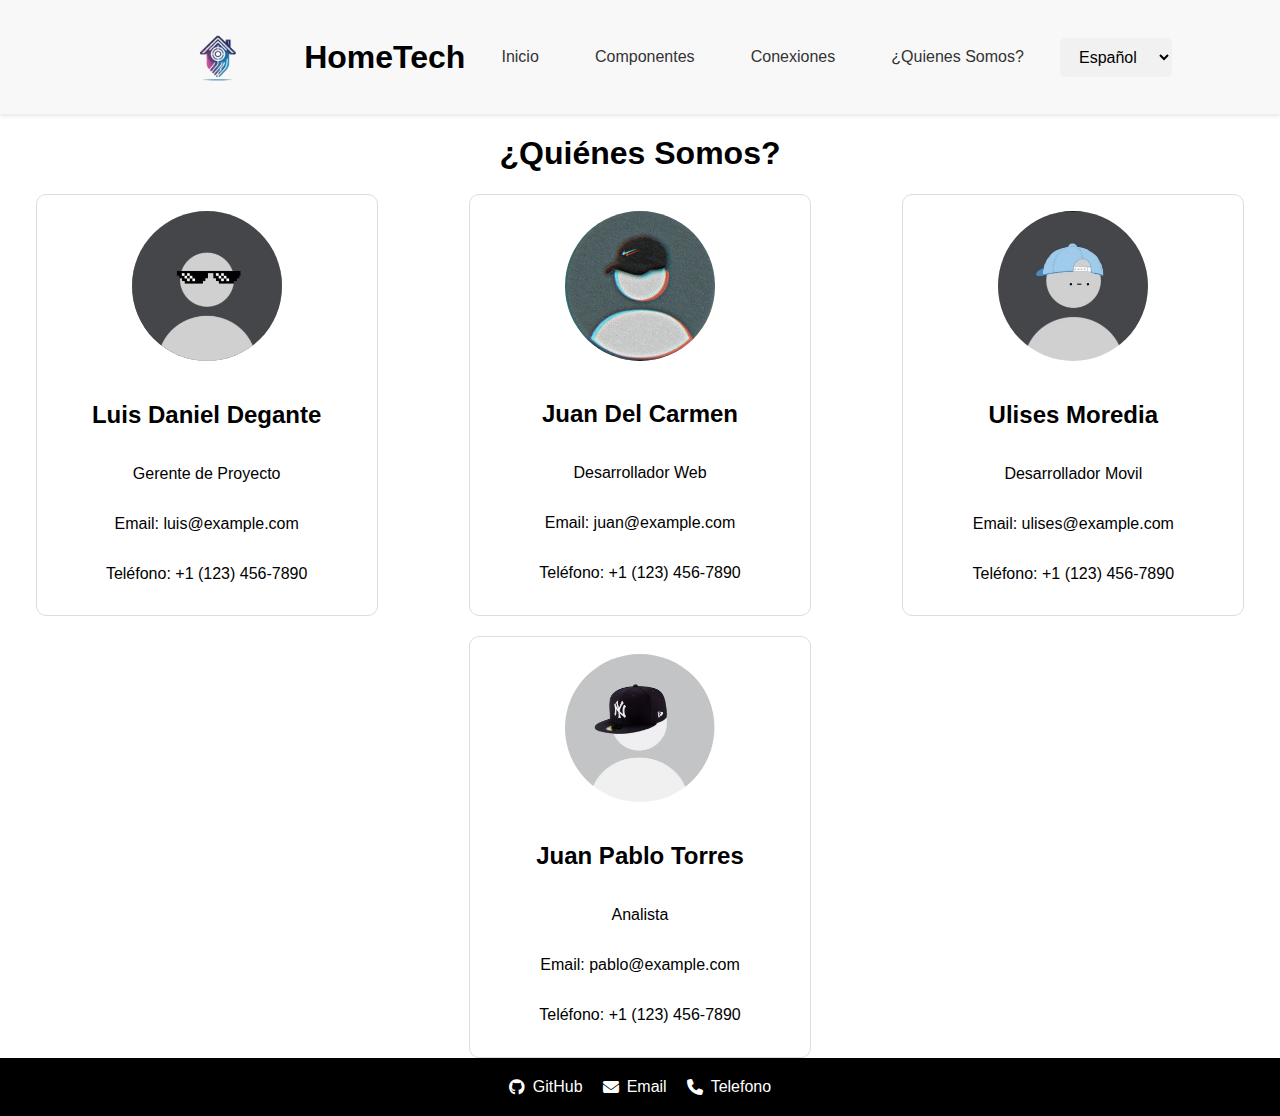
==== about.html @ 9695cf98 "First commit" ====
<!DOCTYPE html>
<html lang="es">
  <head>
    <meta charset="UTF-8" />
    <meta name="viewport" content="width=device-width, initial-scale=1.0" />
    <title>¿Quienes Somos?</title>
    <link
      rel="stylesheet"
      href="https://cdnjs.cloudflare.com/ajax/libs/font-awesome/6.1.1/css/all.min.css"
    />
    <link rel="stylesheet" href="./static/styles/style.css" />
    <link rel="stylesheet" href="./static/styles/responsive.css" />
    <link rel="stylesheet" href="./static/styles/about.css">
  </head>
  <body>
    <div class="container">
      <header>
        <menu>
          <a href="./index.html"><img src="./static/img/icon_pnf.png" alt="Company Logo" class="logo_menu"> </a>
          <h1>HomeTech</h1></a>
          <a href="index.html" onclick="loadPage('index.html'); return false;"
            >Inicio</a
          >
          <a
            href="componentes.html"
            onclick="loadPage('componentes.html'); return false;"
            >Componentes</a
            >
          <a
            href="conexiones.html"
            onclick="loadPage('conexiones.html'); return false;"
            >Conexiones</a
          >
          <a href="about.html" onclick="loadPage('about.html'); return false;"
            >¿Quienes Somos?</a
          >
          <select id="languageSelector" onchange="changeLanguage(this.value)">
            <option value="es">Español</option>
            <option value="en">English</option>
            <option value="fr">Français</option>
          </select>
        </menu>
      </header>
      <main>
        <h1>¿Quiénes Somos?</h1>
        <div class="team-section">
          
          
          <div class="team-card">
            <div class="team-card-inner">
              
              <div class="team-card-front">
                <img src="./static/img/ft2.jpg" alt="Luis Daniel" class="team-photo">
                <h2>Luis Daniel Degante</h2>
                <p>Gerente de Proyecto</p>
                <p>Email: luis@example.com</p>
                <p>Teléfono: +1 (123) 456-7890</p>
              </div>
              
              <div class="team-card-back">
                <p>Información adicional sobre Luis Daniel.</p>
              </div>
            </div>
          </div>

          <div class="team-card">
            <div class="team-card-inner">
              
              <div class="team-card-front">
                <img src="./static/img/ft1.jpg" alt="Juan Del Carmen" class="team-photo">
                <h2>Juan Del Carmen</h2>
                <p>Desarrollador Web</p>
                <p>Email: juan@example.com</p>
                <p>Teléfono: +1 (123) 456-7890</p>
              </div>
              <!-- Dorso de la tarjeta -->
              <div class="team-card-back">
                <p>Información adicional sobre Juan Del Cramen.</p>
              </div>
            </div>
          </div>
          
          <div class="team-card">
            <div class="team-card-inner">
              <!-- Frente de la tarjeta -->
              <div class="team-card-front">
                <img src="./static/img/ft3.jpg" alt="Ulises Moredia" class="team-photo">
                <h2>Ulises Moredia</h2>
                <p>Desarrollador Movil</p>
                <p>Email: ulises@example.com</p>
                <p>Teléfono: +1 (123) 456-7890</p>
              </div>
              <!-- Dorso de la tarjeta -->
              <div class="team-card-back">
                <p>Información adicional sobre Ulises Moredia.</p>
              </div>
            </div>
          </div>
          
          <div class="team-card">
            <div class="team-card-inner">
              <!-- Frente de la tarjeta -->
              <div class="team-card-front">
                <img src="./static/img/ft4.jpg" alt="Juan Pablo Torres" class="team-photo">
                <h2>Juan Pablo Torres</h2>
                <p>Analista</p>
                <p>Email: pablo@example.com</p>
                <p>Teléfono: +1 (123) 456-7890</p>
              </div>
              <!-- Dorso de la tarjeta -->
              <div class="team-card-back">
                <p>Información adicional sobre Juan Pablo Torres.</p>
              </div>
            </div>
          </div>
          
        </div>
      </main>

     <footer class="footer">
      <div class="footer-links">
        <a href="https://github.com" target="_blank"
          ><i class="fab fa-github"></i> GitHub</a
        >
        <a href="mailto:info@hometech.com"
          ><i class="fas fa-envelope"></i> Email</a
        >
        <a href="tel:+123456789"><i class="fas fa-phone"></i> Telefono</a>
      </div>
    </footer>
    </div>

    

    <script src="lenguaje.js"></script>
  </body>
</html>
---- static/styles/style.css ----
.container {
    display: flex;
    flex-direction: column;
    min-height: 100vh; 
}




main {
    flex-grow: 1; 
}

body {
    font-family: Arial, sans-serif; 
    margin: 0;
    padding: 0;
    overflow-x: hidden; 
}

header {
    background-color: #f8f8f8;
    box-shadow: 0 2px 4px rgba(0,0,0,0.1); 
}

menu {
    display: flex; 
    justify-content: space-between; 
    align-items: center; 
    width: 80%; 
    margin: 0 auto; 
}

menu h1 {
    margin: 0; 
    padding: 0;
}

menu a {
    text-decoration: none; 
    color: #333; 
    margin: 0 10px; 
    padding: 5px 10px; 
}

menu a:hover {
    color: #000; 
    background-color: #eaeaea; 
}

.logo_menu {
    flex-shrink: 0;
    width: 100px;
    height: 100px;
    border-radius: 50%;
    overflow: hidden;
    
}

#languageSelector {
    padding: 10px 15px;
    border: none;
    background-color: #f1f1f1;
    border-radius: 5px;
    font-size: 16px;
    cursor: pointer;
}

#languageSelector:hover {
    background-color: #e1e1e1;
}

.select-idioma option {
    background-color: #f0f0f0;
    color: #333; 
    padding: 5px;
}

.select-idioma option:checked {
    font-weight: bold; 
}  

.footer {
    background-color: #000; 
    color: #fff; 
    padding: 20px 0; 
    text-align: center; 
}

.footer-links {
    display: flex; 
    justify-content: center; 
    gap: 20px; 
}

.footer-links a {
    color: #fff;
    text-decoration: none; 
    font-size: 16px; 
    display: flex; 
    align-items: center; 
}

.footer-links a i {
    margin-right: 8px; 
}

.footer-links a:hover {
    text-decoration: underline; 
}


@media (max-width: 768px) {
    menu {
        flex-direction: column;
        align-items: center;
    }

    menu a {
        margin: 5px 0; 
    }

    .logo_menu {
        width: 50px; 
        height: 50px;
    }

    .footer-links {
        flex-direction: column;
    }
}

.info-section, .values-section, .info-box, .value-box {
    width: 100%; 
    box-sizing: border-box; 
}

.info-box, .value-box {
    padding: 10px; 
}

@media (max-width: 768px) {
  .logo_menu {
    display: none;
  }
}
---- static/styles/responsive.css ----
@media (max-width: 600px) {
    menu {
        flex-direction: column; 
        padding: 0 10px; 
    }
    menu a {
        margin: 10px 0; 
    }
    .footer-links {
        flex-direction: column;
    }
}


@media (min-width: 601px) and (max-width: 1024px) {
    menu {
        width: 90%;
    }
    .footer-links {
        gap: 10px;
    }
}

@media (min-width: 1025px) {
    menu {
        width: 80%; 
    }
    .footer-links {
        gap: 20px; 
    }
}
---- static/styles/about.css ----
h1{
    text-align: center;
}



.team-section {
    display: flex;
    flex-wrap: wrap;
    justify-content: space-around;
    gap: 20px;
  }
  
  .team-card {
    background: #fff;
    border: 1px solid #ddd;
    border-radius: 10px;
    padding: 20px;
    text-align: center;
    width: 300px; 
  }
  
  .team-card-inner {
    position: relative;
    width: 100%;
    height: 380px; 
    transition: transform 0.8s;
    transform-style: preserve-3d;
  }
  
  .team-card-front, .team-card-back {
    position: absolute;
    width: 100%;
    height: 100%;
    backface-visibility: hidden;
    display: flex;
    flex-direction: column;
    align-items: center;
    justify-content: center;
    border-radius: 10px; 
  }
  
  .team-card-front {
    background: #fff;
  }
  
  .team-card-back {
    background: #f8f8f8;
    transform: rotateY(180deg);
  }
  
  .team-card:hover .team-card-inner {
    transform: rotateY(180deg);
  }
  

  .team-photo {
    border-radius: 50%;
    height: 150px;
    width: 150px;
    object-fit: cover; 
    display: block; 
    margin: 0 auto 20px; 
  }
  
      
      .team-card:hover .team-card-inner {
        transform: rotateY(180deg);
      }
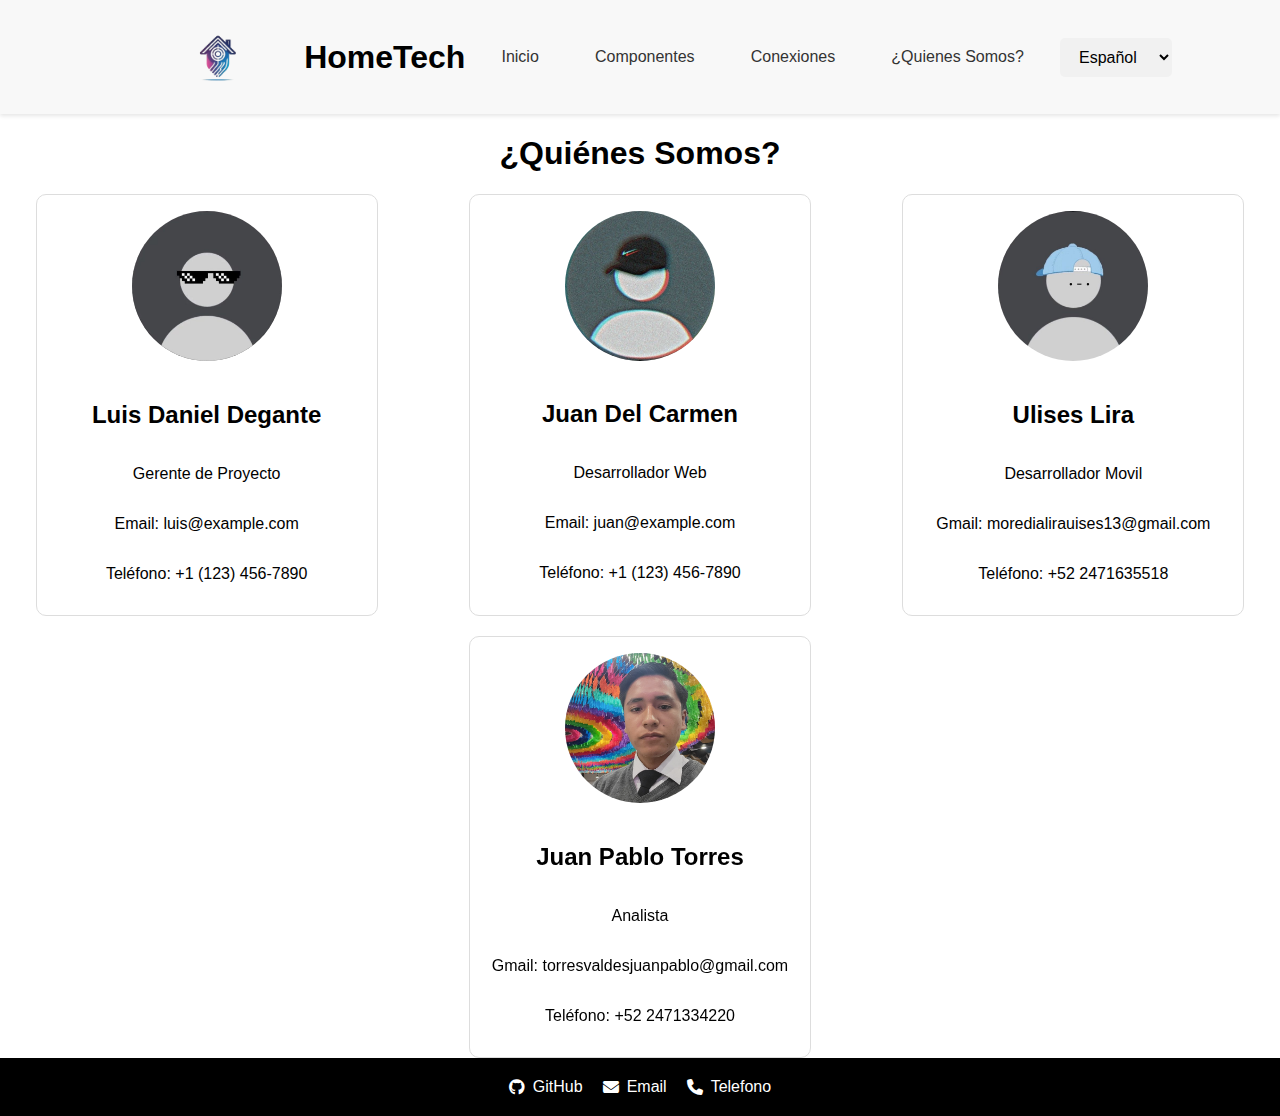
==== commit f72bd633: "02 Update" ====
--- a/about.html
+++ b/about.html
@@ -18,6 +18,7 @@
         <menu>
           <a href="./index.html"><img src="./static/img/icon_pnf.png" alt="Company Logo" class="logo_menu"> </a>
           <h1>HomeTech</h1></a>
+          <button class="menu-toggle">☰</button>
           <a href="index.html" onclick="loadPage('index.html'); return false;"
             >Inicio</a
           >
@@ -85,14 +86,24 @@
               <!-- Frente de la tarjeta -->
               <div class="team-card-front">
                 <img src="./static/img/ft3.jpg" alt="Ulises Moredia" class="team-photo">
-                <h2>Ulises Moredia</h2>
+                <h2>Ulises Lira</h2>
                 <p>Desarrollador Movil</p>
-                <p>Email: ulises@example.com</p>
-                <p>Teléfono: +1 (123) 456-7890</p>
+                <p>Gmail: moredialirauises13@gmail.com</p>
+                <p>Teléfono: +52 2471635518</p>
               </div>
               <!-- Dorso de la tarjeta -->
               <div class="team-card-back">
-                <p>Información adicional sobre Ulises Moredia.</p>
+                <h4>Información adicional sobre Ulises Lira.</h4>
+                <ul>
+                  <li>POO (intermedio)</li>
+                  <li>SQL (intermedio)</li>
+                  <li>Inglés (básico)</li>
+                  <li>Office (intermedio)</li>
+                  <li>Dart (básico)</li>
+                  <li>Flutter (básico)</li>
+                  <li>DB NoSQL (intermedio)</li>
+                  <a href="https://github.com/LiraU13"> <i class="fab fa-github"> </i> GitHub</a>
+                </ul>
               </div>
             </div>
           </div>
@@ -101,15 +112,25 @@
             <div class="team-card-inner">
               <!-- Frente de la tarjeta -->
               <div class="team-card-front">
-                <img src="./static/img/ft4.jpg" alt="Juan Pablo Torres" class="team-photo">
+                <img src="./static/img/pablito.jpg" alt="Juan Pablo Torres" class="team-photo">
                 <h2>Juan Pablo Torres</h2>
                 <p>Analista</p>
-                <p>Email: pablo@example.com</p>
-                <p>Teléfono: +1 (123) 456-7890</p>
+                <p>Gmail: torresvaldesjuanpablo@gmail.com</p>
+                <p>Teléfono: +52 2471334220</p>
               </div>
               <!-- Dorso de la tarjeta -->
               <div class="team-card-back">
-                <p>Información adicional sobre Juan Pablo Torres.</p>
+                <h4>Información adicional sobre Juan Pablo Torres.</h4>
+                <ul>
+                  <li>POO (intermedio)</li>
+                  <li>SQL (intermedio)</li>
+                  <li>Inglés (básico)</li>
+                  <li>Office (intermedio)</li>
+                  <li>Dart (básico)</li>
+                  <li>Flutter (básico)</li>
+                  <li>DB NoSQL (intermedio)</li>
+                  <a href="https://github.com/juanpablotv"> <i class="fab fa-github"> </i> GitHub</a>
+                </ul>
               </div>
             </div>
           </div>
@@ -133,5 +154,6 @@
     
 
     <script src="lenguaje.js"></script>
+    <script src="menu.js"></script>
   </body>
 </html>
--- a/static/styles/style.css
+++ b/static/styles/style.css
@@ -23,6 +23,10 @@
     box-shadow: 0 2px 4px rgba(0,0,0,0.1); 
 }
 
+.menu-toggle {
+    display: none;
+}
+
 menu {
     display: flex; 
     justify-content: space-between; 
@@ -46,6 +50,7 @@
 menu a:hover {
     color: #000; 
     background-color: #eaeaea; 
+    border-radius: 10px;
 }
 
 .logo_menu {
@@ -143,4 +148,5 @@
   .logo_menu {
     display: none;
   }
-}+}
+
--- a/static/styles/responsive.css
+++ b/static/styles/responsive.css
@@ -1,4 +1,26 @@
 @media (max-width: 600px) {
+
+    @media (max-width: 600px) {
+        .menu-toggle {
+            display: block;
+            width: 30%; 
+            text-align: center; 
+            margin-top: 10px; 
+            border-radius: 10px;
+            margin-bottom: 15px;
+        }
+        
+        menu a, menu select {
+            display: none;
+        }
+        
+        menu.open a, menu.open select {
+            display: block;
+            text-align: center; 
+            width: 100%;
+        }
+    }
+
     menu {
         flex-direction: column; 
         padding: 0 10px; 
--- a/static/styles/about.css
+++ b/static/styles/about.css
@@ -67,4 +67,19 @@
       .team-card:hover .team-card-inner {
         transform: rotateY(180deg);
       }
-    +    
+
+      .team-card-back ul {
+        list-style-type: circle; 
+        padding-left: 20px; 
+      }
+      
+      .team-card-back li {
+        margin-bottom: 5px;
+      }
+
+      .team-card-back a{
+        text-decoration: none;
+        color: black;
+        font-weight: bold;
+      }
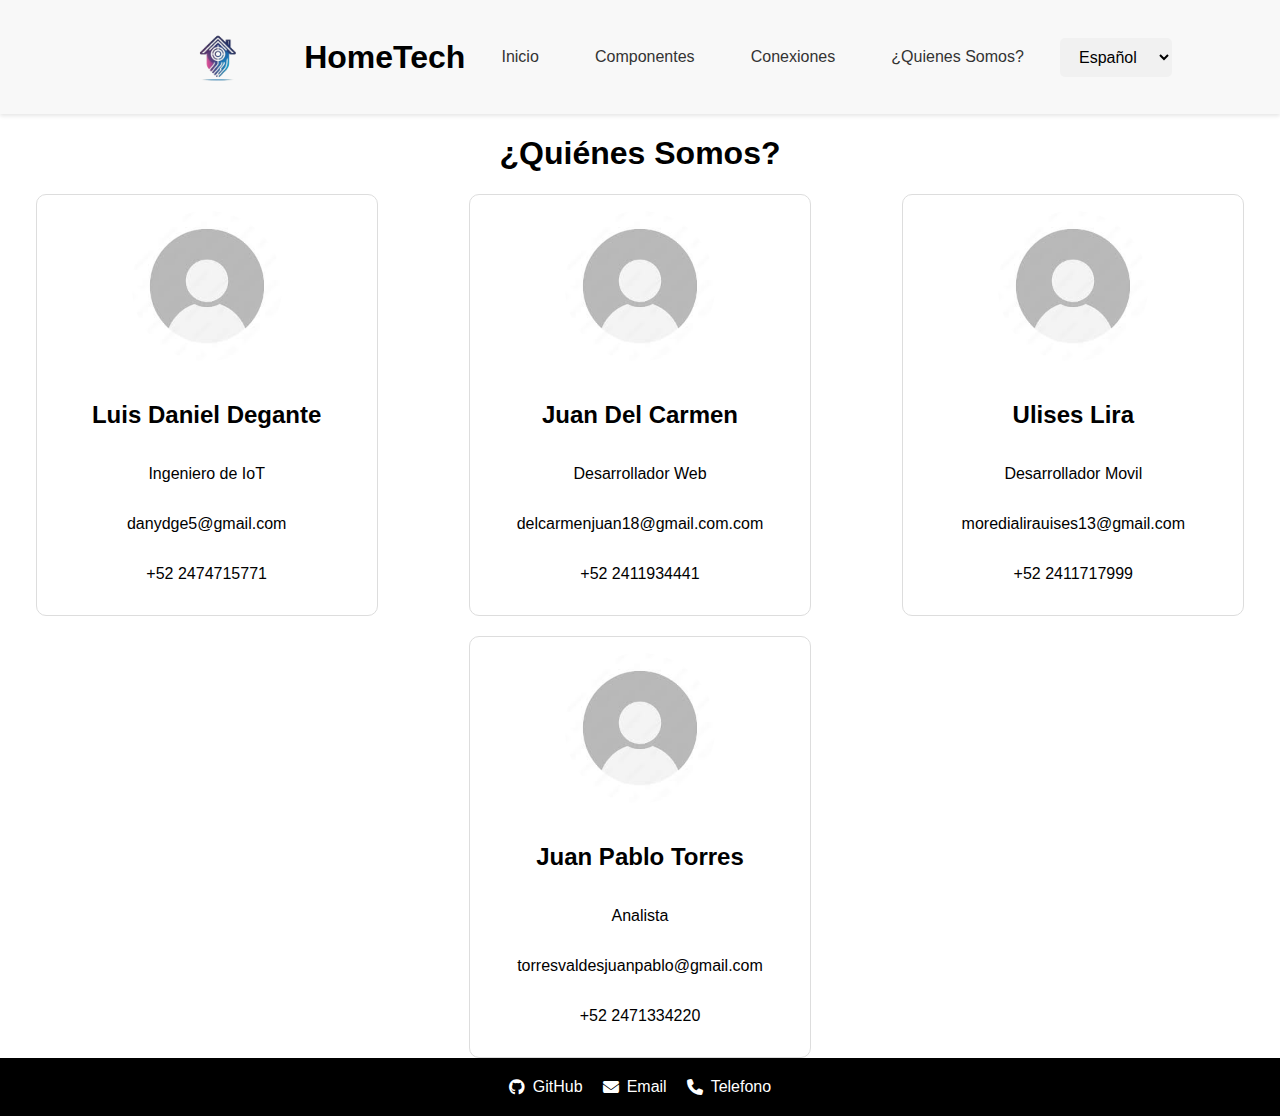
==== commit f2fd6eb6: "Final Web" ====
--- a/about.html
+++ b/about.html
@@ -51,15 +51,30 @@
             <div class="team-card-inner">
               
               <div class="team-card-front">
-                <img src="./static/img/ft2.jpg" alt="Luis Daniel" class="team-photo">
+                <img src="./static/img/images.jpeg" alt="Luis Daniel" class="team-photo">
                 <h2>Luis Daniel Degante</h2>
-                <p>Gerente de Proyecto</p>
-                <p>Email: luis@example.com</p>
-                <p>Teléfono: +1 (123) 456-7890</p>
+                <p>Ingeniero de IoT</p>
+                <p>danydge5@gmail.com</p>
+                <p>+52 2474715771</p>
               </div>
               
               <div class="team-card-back">
-                <p>Información adicional sobre Luis Daniel.</p>
+                <h4>Información adicional sobre Luis Dniel Degante.</h4>
+                <ul>
+                  <p> Desarrollador full-stack.
+                      Conocimientos en :
+                  </p>
+                  <li>HTML5 (intermedio)</li>
+                  <li>CSS3 (intermedio)</li>
+                  <li>Inglés (básico)</li>
+                  <li>Python (Intermedio)</li>
+                  <li>Java Script (Intermedio)</li>
+                  <li>Java (Basico)</li>
+                  <li>C (Intermedio)</li>
+                  <li>C++ (Intermedio)</li>
+                  <li>PHP (Intermedio)</li>
+                  <a href="https://github.com/DANYDEG"> <i class="fab fa-github"> </i> GitHub</a>
+                </ul>
               </div>
             </div>
           </div>
@@ -68,40 +83,53 @@
             <div class="team-card-inner">
               
               <div class="team-card-front">
-                <img src="./static/img/ft1.jpg" alt="Juan Del Carmen" class="team-photo">
+                <img src="./static/img/images.jpeg" alt="Luis Daniel" class="team-photo">
                 <h2>Juan Del Carmen</h2>
                 <p>Desarrollador Web</p>
-                <p>Email: juan@example.com</p>
-                <p>Teléfono: +1 (123) 456-7890</p>
+                <p>delcarmenjuan18@gmail.com.com</p>
+                <p>+52 2411934441</p>
               </div>
-              <!-- Dorso de la tarjeta -->
               <div class="team-card-back">
-                <p>Información adicional sobre Juan Del Cramen.</p>
+                <h4>Información adicional sobre Juan Del Carmen.</h4>
+                <ul>
+                  <p>Desarrollador back-end.
+                    Conocimientos en :
+                  </p>
+                  <li>HTML5 (intermedio)</li>
+                  <li>CSS3 (intermedio)</li>
+                  <li>Inglés (básico)</li>
+                  <li>Python (Intermedio)</li>
+                  <li>Java Script (Intermedio)</li>
+                  <li>Java (Basico)</li>
+                  <li>C (Intermedio)</li>
+                  <a href="https://github.com/juandelcar"> <i class="fab fa-github"> </i> GitHub</a>
+                </ul>
               </div>
             </div>
           </div>
           
           <div class="team-card">
             <div class="team-card-inner">
-              <!-- Frente de la tarjeta -->
               <div class="team-card-front">
-                <img src="./static/img/ft3.jpg" alt="Ulises Moredia" class="team-photo">
+                <img src="./static/img/images.jpeg" alt="Luis Daniel" class="team-photo">
                 <h2>Ulises Lira</h2>
                 <p>Desarrollador Movil</p>
-                <p>Gmail: moredialirauises13@gmail.com</p>
-                <p>Teléfono: +52 2471635518</p>
+                <p>moredialirauises13@gmail.com</p>
+                <p>+52 2411717999</p>
               </div>
-              <!-- Dorso de la tarjeta -->
               <div class="team-card-back">
                 <h4>Información adicional sobre Ulises Lira.</h4>
                 <ul>
-                  <li>POO (intermedio)</li>
-                  <li>SQL (intermedio)</li>
+                  <p>Desarrollador Front-End
+                    Conocimientos en: 
+                    </p>
+                  <li>HTML5 (intermedio)</li>
+                  <li>CSS3 (intermedio)</li>
                   <li>Inglés (básico)</li>
                   <li>Office (intermedio)</li>
-                  <li>Dart (básico)</li>
-                  <li>Flutter (básico)</li>
-                  <li>DB NoSQL (intermedio)</li>
+                  <li>Dart (intermedio)</li>
+                  <li>Java Script (intermedio)</li>
+                  <li>Python (básico)</li>
                   <a href="https://github.com/LiraU13"> <i class="fab fa-github"> </i> GitHub</a>
                 </ul>
               </div>
@@ -110,18 +138,19 @@
           
           <div class="team-card">
             <div class="team-card-inner">
-              <!-- Frente de la tarjeta -->
               <div class="team-card-front">
-                <img src="./static/img/pablito.jpg" alt="Juan Pablo Torres" class="team-photo">
+                <img src="./static/img/images.jpeg" alt="Luis Daniel" class="team-photo">
                 <h2>Juan Pablo Torres</h2>
                 <p>Analista</p>
-                <p>Gmail: torresvaldesjuanpablo@gmail.com</p>
-                <p>Teléfono: +52 2471334220</p>
+                <p>torresvaldesjuanpablo@gmail.com</p>
+                <p>+52 2471334220</p>
               </div>
-              <!-- Dorso de la tarjeta -->
               <div class="team-card-back">
                 <h4>Información adicional sobre Juan Pablo Torres.</h4>
                 <ul>
+                  <p>Desarrollador
+                    Conocimientos en:
+                  </p>
                   <li>POO (intermedio)</li>
                   <li>SQL (intermedio)</li>
                   <li>Inglés (básico)</li>
--- a/static/styles/about.css
+++ b/static/styles/about.css
@@ -76,6 +76,7 @@
       
       .team-card-back li {
         margin-bottom: 5px;
+        padding: 2px;
       }
 
       .team-card-back a{
